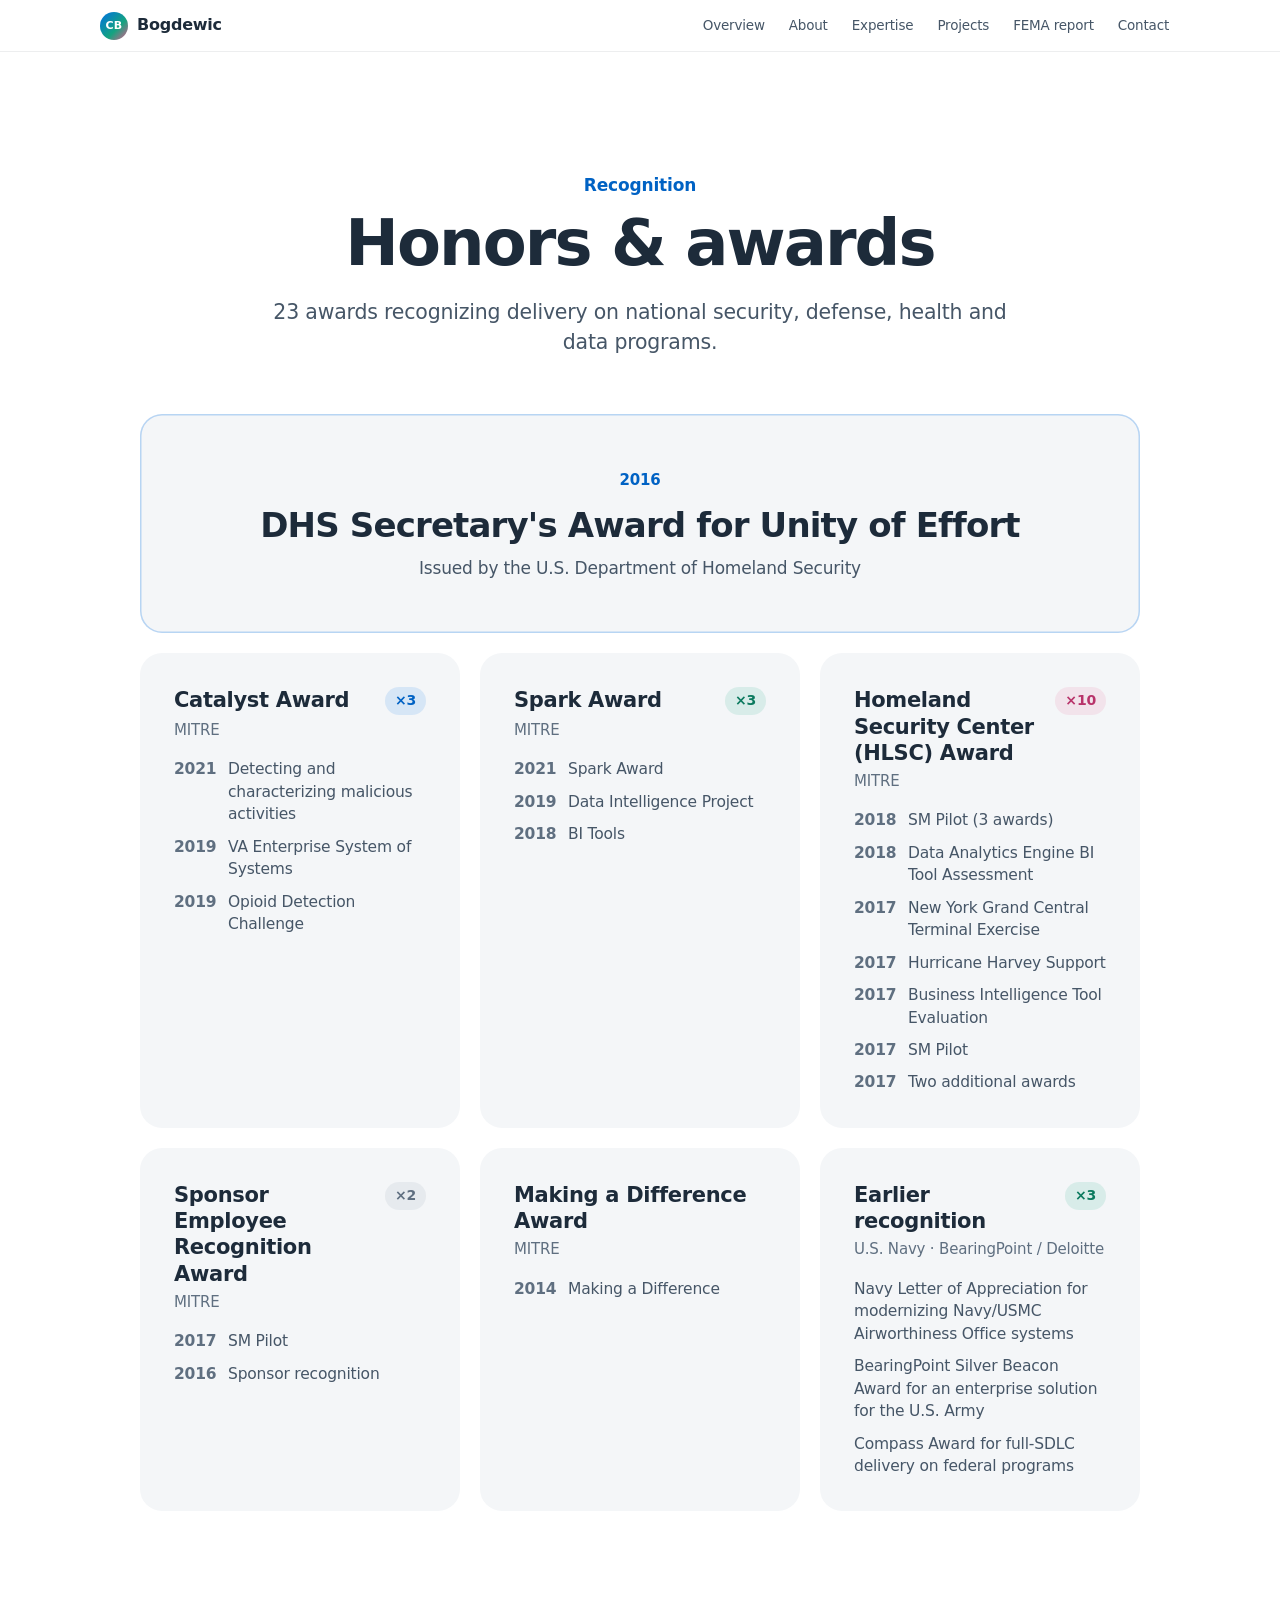
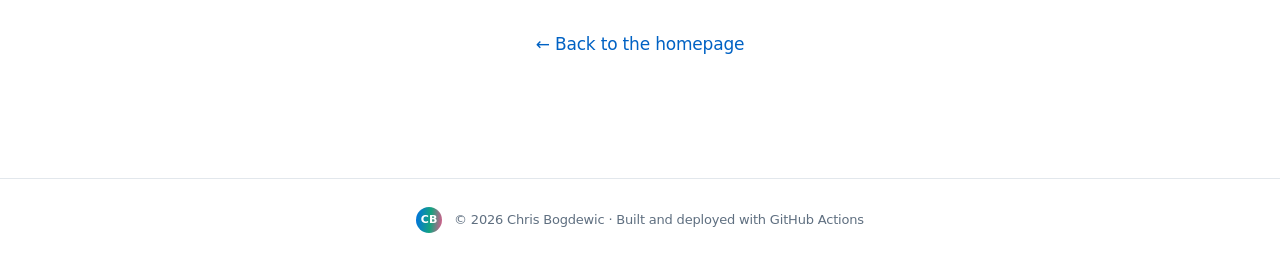
==== awards.html @ 383074d1 "Shorten homepage, trim nav, move FEMA styles out of the page - Awards: homepage keeps the DHS award " ====
<!DOCTYPE html>
<html lang="en">
  <head>
    <meta charset="utf-8">
    <meta name="viewport" content="width=device-width, initial-scale=1">
    <title>Honors &amp; awards | Chris Bogdewic</title>
    <meta name="description" content="Awards Chris Bogdewic has received for delivery on national security, defense, health and data programs.">
    <meta name="theme-color" content="#ffffff">
    <meta http-equiv="Content-Security-Policy" content="default-src 'self'; style-src 'self' https://fonts.googleapis.com; font-src https://fonts.gstatic.com; img-src 'self' data:; script-src 'self'; object-src 'none'; base-uri 'self'; form-action 'self'">
    <meta name="referrer" content="strict-origin-when-cross-origin">
    <link rel="preconnect" href="https://fonts.googleapis.com">
    <link rel="preconnect" href="https://fonts.gstatic.com" crossorigin>
    <link rel="stylesheet" href="https://fonts.googleapis.com/css2?family=Inter:wght@400;500;600;700&display=swap">
    <link rel="stylesheet" href="styles.css">
    <link rel="stylesheet" href="nav.css">
    <script src="nav.js" defer></script>
  </head>
  <body>
    <a class="skip" href="#main">Skip to content</a>

    <header class="site-nav">
      <a class="sn-brand" href="index.html" aria-label="Bogdewic home">
        <span class="sn-mark">CB</span>
        <span class="sn-name">Bogdewic</span>
      </a>
      <button class="sn-toggle" type="button" aria-expanded="false" aria-controls="site-menu" aria-label="Open menu"><span class="sn-bars"></span></button>
      <nav id="site-menu" aria-label="Main">
        <ul class="sn-links">
          <li><a href="index.html#overview">Overview</a></li>
          <li><a href="index.html#about">About</a></li>
          <li><a href="index.html#expertise">Expertise</a></li>
          <li><a href="index.html#projects">Projects</a></li>
          <li><a href="fema-disasters.html">FEMA report</a></li>
          <li><a href="index.html#contact">Contact</a></li>
        </ul>
      </nav>
    </header>

    <main id="main">
      <section class="section" id="awards">
        <div class="section-head">
          <p class="eyebrow">Recognition</p>
          <h1 class="page-title">Honors &amp; awards</h1>
          <p class="section-lede">23 awards recognizing delivery on national security, defense, health and data programs.</p>
        </div>
        <article class="card award-feature">
          <span class="award-year">2016</span>
          <h3>DHS Secretary's Award for Unity of Effort</h3>
          <p>Issued by the U.S. Department of Homeland Security</p>
        </article>
        <div class="award-grid">
          <article class="card award accent-blue">
            <div class="award-head"><h3>Catalyst Award</h3><span class="award-count">×3</span></div>
            <p class="award-issuer">MITRE</p>
            <ul class="award-list">
              <li><span>2021</span>Detecting and characterizing malicious activities</li>
              <li><span>2019</span>VA Enterprise System of Systems</li>
              <li><span>2019</span>Opioid Detection Challenge</li>
            </ul>
          </article>
          <article class="card award accent-green">
            <div class="award-head"><h3>Spark Award</h3><span class="award-count">×3</span></div>
            <p class="award-issuer">MITRE</p>
            <ul class="award-list">
              <li><span>2021</span>Spark Award</li>
              <li><span>2019</span>Data Intelligence Project</li>
              <li><span>2018</span>BI Tools</li>
            </ul>
          </article>
          <article class="card award accent-pink">
            <div class="award-head"><h3>Homeland Security Center (HLSC) Award</h3><span class="award-count">×10</span></div>
            <p class="award-issuer">MITRE</p>
            <ul class="award-list">
              <li><span>2018</span>SM Pilot (3 awards)</li>
              <li><span>2018</span>Data Analytics Engine BI Tool Assessment</li>
              <li><span>2017</span>New York Grand Central Terminal Exercise</li>
              <li><span>2017</span>Hurricane Harvey Support</li>
              <li><span>2017</span>Business Intelligence Tool Evaluation</li>
              <li><span>2017</span>SM Pilot</li>
              <li><span>2017</span>Two additional awards</li>
            </ul>
          </article>
          <article class="card award accent-slate">
            <div class="award-head"><h3>Sponsor Employee Recognition Award</h3><span class="award-count">×2</span></div>
            <p class="award-issuer">MITRE</p>
            <ul class="award-list">
              <li><span>2017</span>SM Pilot</li>
              <li><span>2016</span>Sponsor recognition</li>
            </ul>
          </article>
          <article class="card award accent-blue">
            <div class="award-head"><h3>Making a Difference Award</h3></div>
            <p class="award-issuer">MITRE</p>
            <ul class="award-list">
              <li><span>2014</span>Making a Difference</li>
            </ul>
          </article>
          <article class="card award accent-green">
            <div class="award-head"><h3>Earlier recognition</h3><span class="award-count">×3</span></div>
            <p class="award-issuer">U.S. Navy · BearingPoint / Deloitte</p>
            <ul class="award-list">
              <li>Navy Letter of Appreciation for modernizing Navy/USMC Airworthiness Office systems</li>
              <li>BearingPoint Silver Beacon Award for an enterprise solution for the U.S. Army</li>
              <li>Compass Award for full-SDLC delivery on federal programs</li>
            </ul>
          </article>
        </div>
      </section>
      <section class="section back-home">
        <p><a class="inline-link" href="index.html">← Back to the homepage</a></p>
      </section>
    </main>

    <footer class="footer">
      <span class="monogram small">CB</span>
      <p>© 2026 Chris Bogdewic · Built and deployed with GitHub Actions</p>
    </footer>
  </body>
</html>
---- styles.css ----
/* Bogdewic: clean, Apple/Tesla-inspired theme. Blues, greens, greys and pinks; no black. */
:root{
  --ink:#1d2b3a;--ink-2:#465667;--ink-3:#5f6f80;
  --bg:#ffffff;--bg-alt:#f4f6f8;--line:#e2e7ec;
  --blue:#0071e3;--blue-hover:#0062c4;--green:#14a37f;--pink:#e0598b;--grey:#8593a1;
  /* Text-safe accents: the fills above are too light for small text (WCAG AA 4.5:1) */
  --blue-text:#0062c4;--green-text:#0c7a5f;--pink-text:#b8336a;
  --grad:linear-gradient(95deg,#0071e3 0%,#14a37f 55%,#e0598b 100%);
  --font:-apple-system,BlinkMacSystemFont,"SF Pro Display","SF Pro Text",Inter,system-ui,"Segoe UI",sans-serif;
  --page:max(20px,calc((100% - 1080px)/2));
  --radius:22px;
}
*{box-sizing:border-box}
html{scroll-behavior:smooth;scroll-padding-top:56px;-webkit-text-size-adjust:100%}
body{margin:0;background:var(--bg);color:var(--ink);font:400 17px/1.55 var(--font);letter-spacing:-.011em;-webkit-font-smoothing:antialiased}
img{max-width:100%}
a{color:var(--blue-text)}
h1,h2,h3{margin:0;color:var(--ink);font-weight:700;letter-spacing:-.025em;line-height:1.1}
h3{font-size:21px;font-weight:600;letter-spacing:-.015em;line-height:1.25}
p{margin:0}
.skip{position:absolute;left:-999px;top:8px;background:var(--ink);color:#fff;padding:8px 14px;border-radius:10px;text-decoration:none}
.skip:focus{left:8px;z-index:100}
:focus-visible{outline:2px solid var(--blue);outline-offset:3px}

/* ---------- Sections: full-width bands that alternate white / light grey ---------- */
.section{padding:clamp(72px,10vw,120px) var(--page)}
main>section:nth-child(even){background:var(--bg-alt)}
.section-head{max-width:760px;margin:0 auto clamp(36px,5vw,56px);text-align:center}
.eyebrow{margin:0 0 10px;font-size:17px;font-weight:600;color:var(--blue-text);letter-spacing:-.01em}
.section-head h2{font-size:clamp(34px,4.8vw,56px)}
.section-lede{margin-top:18px;font-size:clamp(18px,1.6vw,21px);line-height:1.5;color:var(--ink-2)}

/* Cards: grey on white bands, white on grey bands. No borders, no heavy shadows. */
.card{background:var(--bg-alt);border-radius:var(--radius);padding:clamp(24px,3vw,34px)}
main>section:nth-child(even) .card{background:#fff}
.card p{color:var(--ink-2)}

/* ---------- Buttons ---------- */
.btn{display:inline-flex;align-items:center;justify-content:center;min-height:46px;padding:0 24px;border-radius:999px;font-size:17px;font-weight:500;text-decoration:none;transition:background-color .2s,color .2s}
.btn-primary{background:var(--blue);color:#fff}
.btn-primary:hover{background:var(--blue-hover)}
.btn-ghost{color:var(--blue);box-shadow:inset 0 0 0 1.5px var(--blue)}
.btn-ghost:hover{background:var(--blue);color:#fff}

/* ---------- Hero ---------- */
.hero{padding:clamp(56px,9vw,104px) var(--page) clamp(48px,6vw,72px);text-align:center;background:radial-gradient(1100px 520px at 50% -10%,rgba(0,113,227,.08),transparent 70%),radial-gradient(700px 420px at 85% 20%,rgba(224,89,139,.06),transparent 70%),radial-gradient(700px 420px at 12% 30%,rgba(20,163,127,.06),transparent 70%),#fff}
.hero-inner{max-width:900px;margin:0 auto;display:flex;flex-direction:column;align-items:center}
.hero-photo{margin:0 0 28px;width:clamp(128px,15vw,168px);height:clamp(128px,15vw,168px);flex:none;border-radius:50%;padding:4px;background:var(--grad)}
.hero-photo picture,.hero-photo img{display:block;width:100%;height:100%;border-radius:50%;object-fit:cover;object-position:50% 22%;border:4px solid #fff;background:var(--bg-alt)}
.hero-copy{display:flex;flex-direction:column;align-items:center}
.hero .eyebrow{font-size:clamp(17px,1.6vw,21px);margin-bottom:14px}
.hero h1{font-size:clamp(42px,7vw,80px);letter-spacing:-.035em;line-height:1.05;max-width:16ch}
.grad{background:var(--grad);-webkit-background-clip:text;background-clip:text;color:transparent}
.lede{margin-top:24px;max-width:640px;font-size:clamp(18px,1.8vw,22px);line-height:1.5;color:var(--ink-2)}
.cta-row{display:flex;flex-wrap:wrap;justify-content:center;gap:14px;margin-top:34px}
.stats{list-style:none;margin:clamp(48px,6vw,72px) 0 0;padding:0;width:100%;max-width:820px;display:grid;grid-template-columns:repeat(3,1fr)}
.stats li{display:flex;flex-direction:column;gap:4px;padding:8px 12px}
.stats li+li{border-left:1px solid var(--line)}
.stats strong{font-size:clamp(34px,4.6vw,52px);font-weight:700;letter-spacing:-.03em;line-height:1;color:var(--ink);font-variant-numeric:tabular-nums}
.stats span{font-size:15px;color:var(--ink-3)}

/* ---------- About ---------- */
.about-grid{display:grid;grid-template-columns:minmax(0,1.6fr) minmax(0,1fr);gap:clamp(24px,4vw,48px);align-items:start;max-width:1000px;margin:0 auto}
.about-text{display:grid;gap:20px;font-size:19px;line-height:1.6;color:var(--ink-2)}
.values h3{margin-bottom:18px}
.values ul{list-style:none;margin:0;padding:0;display:grid;gap:14px}
.values li{display:flex;align-items:center;gap:12px;font-weight:500;color:var(--ink)}
.dot,.step-dot{flex:none;width:10px;height:10px;border-radius:50%;background:var(--grey)}
.dot-blue{background:var(--blue)}.dot-green{background:var(--green)}.dot-pink{background:var(--pink)}.dot-slate,.dot-gray{background:var(--grey)}

/* ---------- Expertise ---------- */
.cards{display:grid;grid-template-columns:repeat(2,minmax(0,1fr));gap:20px;max-width:1000px;margin:0 auto}
.feature{display:grid;gap:12px}
.icon{--c:var(--blue);width:48px;height:48px;display:grid;place-items:center;border-radius:14px;background:color-mix(in srgb,var(--c) 12%,transparent);color:var(--c);margin-bottom:8px}
.icon svg{width:26px;height:26px;fill:none;stroke:currentColor;stroke-width:1.8;stroke-linecap:round;stroke-linejoin:round}
.accent-blue{--c:var(--blue)}.accent-green{--c:var(--green)}.accent-pink{--c:var(--pink)}.accent-slate{--c:var(--grey)}
.accent-blue .icon{--c:var(--blue)}.accent-green .icon{--c:var(--green)}.accent-pink .icon{--c:var(--pink)}.accent-slate .icon{--c:#5f6f80}

/* ---------- Journey ---------- */
.timeline{list-style:none;margin:0 auto;padding:0;max-width:760px}
.timeline li{display:grid;grid-template-columns:150px minmax(0,1fr);gap:24px;padding:26px 0;border-top:1px solid var(--line)}
.timeline li:last-child{border-bottom:1px solid var(--line)}
.when{font-size:15px;font-weight:600;color:var(--ink-3);padding-top:3px}
.timeline p{margin-top:4px;color:var(--ink-2)}

/* ---------- Certifications ---------- */
.chips{list-style:none;margin:0 auto;padding:0;max-width:820px;display:flex;flex-wrap:wrap;justify-content:center;gap:12px}
.chip{padding:12px 22px;border-radius:999px;font-size:16px;font-weight:600;background:var(--bg-alt);color:var(--ink)}
main>section:nth-child(even) .chip{background:#fff}
.chip:before{content:"";display:inline-block;width:8px;height:8px;border-radius:50%;margin-right:10px;vertical-align:1px;background:var(--grey)}
.chip-blue:before{background:var(--blue)}.chip-green:before{background:var(--green)}.chip-pink:before{background:var(--pink)}

/* ---------- Awards ---------- */
.award-feature{max-width:1000px;margin:0 auto 20px;text-align:center;padding:clamp(32px,5vw,52px);box-shadow:inset 0 0 0 1.5px color-mix(in srgb,var(--blue) 25%,transparent)}
.award-year{display:inline-block;margin-bottom:12px;font-size:15px;font-weight:600;color:var(--blue-text)}
.award-feature h3{font-size:clamp(24px,3vw,34px);letter-spacing:-.025em}
.award-feature p{margin-top:8px}
.award-grid{display:grid;grid-template-columns:repeat(auto-fill,minmax(300px,1fr));gap:20px;max-width:1000px;margin:0 auto}
.award-head{display:flex;justify-content:space-between;align-items:flex-start;gap:12px}
.award-count{flex:none;padding:3px 10px;border-radius:999px;font-size:14px;font-weight:600;background:color-mix(in srgb,var(--c,var(--blue)) 12%,transparent);color:var(--t,var(--blue-text))}
.accent-blue{--t:var(--blue-text)}.accent-green{--t:var(--green-text)}.accent-pink{--t:var(--pink-text)}
.accent-slate .award-count{color:#5f6f80}
.award-issuer{margin:4px 0 16px;font-size:15px;color:var(--ink-3)!important}
.award-list{list-style:none;margin:0;padding:0;display:grid;gap:10px}
.award-list li{display:flex;gap:14px;font-size:15.5px;line-height:1.45;color:var(--ink-2)}
.award-list span{flex:none;width:40px;font-weight:600;color:var(--ink-3);font-variant-numeric:tabular-nums}

/* ---------- Data pipeline ---------- */
.pipeline-card{max-width:1080px;margin:0 auto;padding:0;background:none!important}
.pipeline-grid{display:grid;grid-template-columns:repeat(3,minmax(0,1fr));gap:20px}
.pipeline-step{background:var(--bg-alt);border-radius:var(--radius);padding:28px}
main>section:nth-child(even) .pipeline-step{background:#fff}
.step-label{display:block;margin-bottom:14px;font:600 14px/1 ui-monospace,"SF Mono",Menlo,Consolas,monospace;color:var(--blue-text)}
.pipeline-step:nth-child(3n+2) .step-label{color:var(--green-text)}
.pipeline-step:nth-child(3n) .step-label{color:var(--pink-text)}
.pipeline-step h3{margin-bottom:10px}
.pipeline-step p{color:var(--ink-2);font-size:16px}
.pipeline-summary{margin-top:28px;text-align:center}
.pipeline-summary p{max-width:720px;margin:0 auto;color:var(--ink-2);font-size:18px}
.inline-link{display:inline-block;font-weight:500;text-decoration:none;white-space:nowrap}
.inline-link:hover{text-decoration:underline}

/* ---------- Projects ---------- */
.project-stack{display:grid;gap:20px;max-width:880px;margin:0 auto}
.project{display:grid;gap:10px;text-decoration:none;color:var(--ink);transition:transform .3s ease,box-shadow .3s ease}
.project:hover{transform:translateY(-3px);box-shadow:0 20px 40px rgba(29,43,58,.08)}
.project h3{font-size:clamp(24px,2.6vw,30px);letter-spacing:-.025em}
.project-tag{font-size:14px;font-weight:600;color:var(--green-text)}
.project:nth-child(2) .project-tag{color:var(--pink-text)}
.project-link{margin-top:6px;font-weight:500;color:var(--blue-text)}

/* ---------- Delivery flowchart ---------- */
.flow-wrap{padding:clamp(16px,3vw,32px);max-width:640px;margin:0 auto 48px}
.flow{display:block;width:100%;height:auto}
.fn rect{stroke-width:1.2}
.fn text{text-anchor:middle;dominant-baseline:central;font-family:var(--font)}
.fn-t{font-size:16px;font-weight:600}
.fn-s{font-size:13px}
.fn-person rect{fill:#fff;stroke:var(--line)}
.fn-build rect{fill:rgba(0,113,227,.08);stroke:rgba(0,113,227,.55)}
.fn-host rect{fill:rgba(20,163,127,.09);stroke:rgba(20,163,127,.6)}
.fn-fail rect{fill:rgba(224,89,139,.09);stroke:rgba(224,89,139,.6)}
.fn-check rect{fill:rgba(133,147,161,.12);stroke:rgba(133,147,161,.7)}
.fn .fn-t{fill:var(--ink)}
.fn .fn-s{fill:var(--ink-3)}
.fa{stroke:var(--grey);stroke-width:1.4;marker-end:url(#arrowhead)}
.flow-steps{list-style:none;margin:0 auto;padding:0;max-width:1000px;display:grid;gap:22px 36px;grid-template-columns:repeat(auto-fit,minmax(280px,1fr))}
.flow-steps li{display:flex;gap:14px;align-items:flex-start}
.flow-steps .step-dot{margin-top:8px}
.flow-steps h3{font-size:17px;margin:0 0 4px}
.flow-steps p{color:var(--ink-2);font-size:15.5px}

/* ---------- Contact ---------- */
.contact{text-align:center}
.contact-card{max-width:760px;margin:0 auto}
.contact-card h2{font-size:clamp(34px,4.8vw,56px)}
.contact-card>p{margin:18px auto 0;max-width:600px;font-size:clamp(18px,1.6vw,21px);color:var(--ink-2)}
.contact-list{list-style:none;margin:36px 0 0;padding:0;display:flex;flex-wrap:wrap;justify-content:center;gap:12px}
.contact-list a{display:inline-flex;align-items:center;min-height:46px;padding:0 22px;border-radius:999px;background:#fff;color:var(--ink);font-weight:500;text-decoration:none;box-shadow:inset 0 0 0 1px var(--line);transition:box-shadow .2s,color .2s}
.contact-list a:hover{color:var(--blue);box-shadow:inset 0 0 0 1.5px var(--blue)}

/* ---------- Sub-pages and short-form sections ---------- */
.page-title{font-size:clamp(38px,5.6vw,64px);letter-spacing:-.03em}
.section-more{margin-top:24px;text-align:center}
.award-chips{margin-top:24px}
main>section.back-home{padding-top:0;background:var(--bg);text-align:center}

/* ---------- Footer ---------- */
.footer{display:flex;align-items:center;justify-content:center;gap:12px;padding:28px var(--page);border-top:1px solid var(--line);font-size:13px;color:var(--ink-3)}
.monogram{display:inline-grid;place-items:center;width:26px;height:26px;border-radius:50%;background:var(--grad);color:#fff;font-size:11px;font-weight:700;letter-spacing:.02em}

/* ---------- Responsive ---------- */
@media(max-width:860px){
  .about-grid{grid-template-columns:1fr}
  .pipeline-grid{grid-template-columns:repeat(2,minmax(0,1fr))}
}
@media(max-width:640px){
  body{font-size:16px}
  .cards,.pipeline-grid{grid-template-columns:1fr}
  .about-text{font-size:17px}
  .stats strong{font-size:32px}
  .stats span{font-size:13px}
  .stats li{padding:6px 8px}
  .timeline li{grid-template-columns:1fr;gap:4px;padding:20px 0}
  .award-grid{grid-template-columns:1fr}
  .btn{flex:1 1 auto}
}
@media(prefers-reduced-motion:reduce){html{scroll-behavior:auto}.project{transition:none}.project:hover{transform:none}}
---- nav.css ----
/* Shared site navigation, used on every page. Slim, translucent, Apple-style. */
.site-nav{position:sticky;top:0;z-index:50;display:flex;align-items:center;gap:16px;height:52px;padding:0 max(16px,calc((100% - 1080px)/2));background:rgba(255,255,255,.82);backdrop-filter:saturate(180%) blur(20px);-webkit-backdrop-filter:saturate(180%) blur(20px);border-bottom:1px solid rgba(29,43,58,.08);font-family:-apple-system,BlinkMacSystemFont,"SF Pro Text",Inter,system-ui,"Segoe UI",sans-serif}
.site-nav .sn-brand{display:flex;align-items:center;gap:9px;flex:none;text-decoration:none;color:#1d2b3a}
.site-nav .sn-mark{display:inline-grid;place-items:center;width:28px;height:28px;border-radius:50%;background:linear-gradient(135deg,#0071e3,#14a37f 60%,#e0598b);color:#fff;font-size:11px;font-weight:700;letter-spacing:.02em}
.site-nav .sn-name{font-weight:600;font-size:16px;letter-spacing:-.015em}
.site-nav nav{flex:1;min-width:0}
.site-nav .sn-links{display:flex;flex-wrap:wrap;justify-content:flex-end;gap:2px;list-style:none;margin:0;padding:0}
.site-nav .sn-links a{display:block;padding:6px 11px;border-radius:999px;white-space:nowrap;text-decoration:none;font-weight:400;font-size:13.5px;line-height:1.4;color:#465667;transition:color .2s}
.site-nav .sn-links a:hover{color:#0071e3}
.site-nav .sn-links a[aria-current="page"]{color:#0071e3;font-weight:500}

/* Menu button: only shown on small screens, and only once nav.js has loaded. */
.site-nav .sn-toggle{display:none;margin-left:auto;width:40px;height:40px;place-items:center;padding:0;border:0;border-radius:10px;background:transparent;color:#1d2b3a;cursor:pointer}
.site-nav .sn-toggle:focus-visible{outline:2px solid #0071e3;outline-offset:2px}
.site-nav .sn-bars,.site-nav .sn-bars:before,.site-nav .sn-bars:after{display:block;width:18px;height:1.5px;border-radius:2px;background:currentColor;transition:transform .25s,background-color .25s}
.site-nav .sn-bars{position:relative}
.site-nav .sn-bars:before,.site-nav .sn-bars:after{content:"";position:absolute;left:0}
.site-nav .sn-bars:before{top:-6px}
.site-nav .sn-bars:after{top:6px}
.site-nav.sn-open .sn-bars{background:transparent}
.site-nav.sn-open .sn-bars:before{transform:translateY(6px) rotate(45deg)}
.site-nav.sn-open .sn-bars:after{transform:translateY(-6px) rotate(-45deg)}

@media(max-width:860px){
  .site-nav{gap:10px;padding:0 16px}
  .site-nav .sn-links a{font-size:13px;padding:5px 8px}
  /* With nav.js: links collapse behind the menu button and drop down as a list. */
  .site-nav.sn-js .sn-toggle{display:grid}
  .site-nav.sn-js nav{display:none;position:absolute;top:100%;left:0;right:0;padding:12px 20px 24px;background:rgba(255,255,255,.97);backdrop-filter:blur(20px);-webkit-backdrop-filter:blur(20px);border-bottom:1px solid rgba(29,43,58,.08);box-shadow:0 24px 40px rgba(29,43,58,.08)}
  .site-nav.sn-js.sn-open nav{display:block}
  .site-nav.sn-js .sn-links{flex-direction:column;flex-wrap:nowrap;gap:0}
  .site-nav.sn-js .sn-links li+li{border-top:1px solid rgba(29,43,58,.06)}
  .site-nav.sn-js .sn-links a{font-size:20px;font-weight:600;letter-spacing:-.02em;color:#1d2b3a;padding:14px 4px;border-radius:0}
  .site-nav.sn-js .sn-links a[aria-current="page"]{color:#0071e3}
}
@media(prefers-reduced-motion:reduce){.site-nav .sn-bars,.site-nav .sn-bars:before,.site-nav .sn-bars:after{transition:none}}
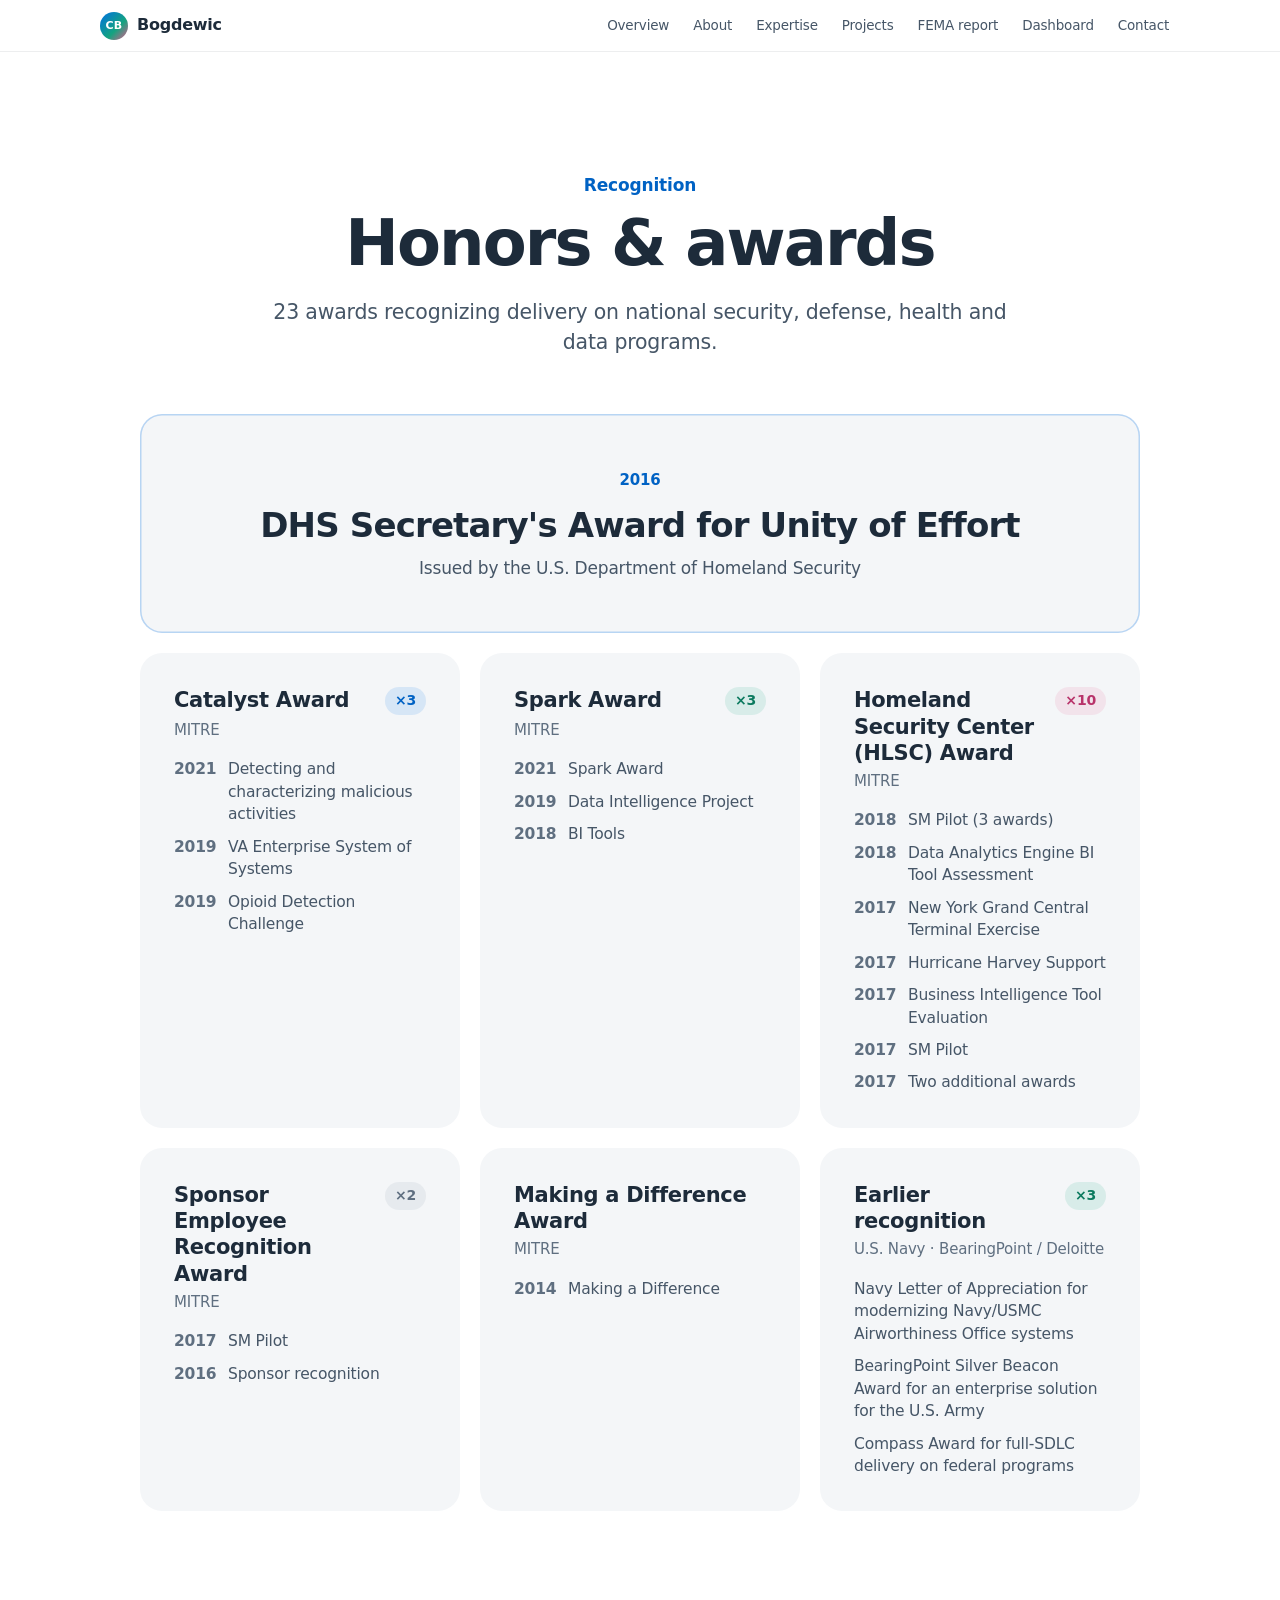
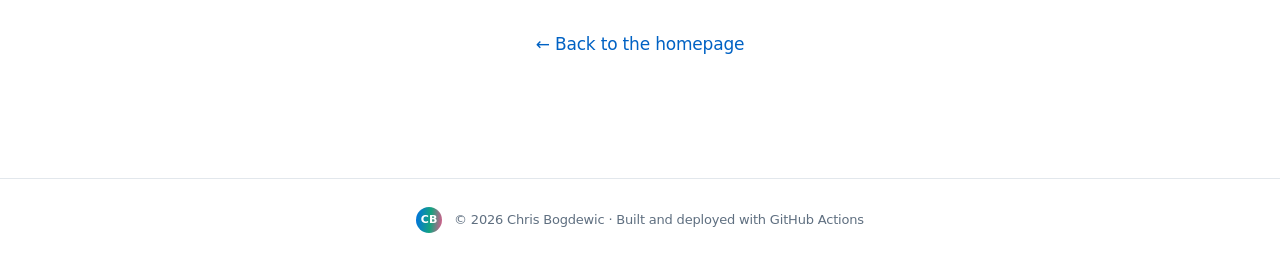
==== commit f8dbebb8: "Add Dashboard link to the shared site nav Co-Authored-By: Claude Opus 5.5 <noreply@anthropic.com> Cl" ====
--- a/awards.html
+++ b/awards.html
@@ -31,6 +31,7 @@
           <li><a href="index.html#expertise">Expertise</a></li>
           <li><a href="index.html#projects">Projects</a></li>
           <li><a href="fema-disasters.html">FEMA report</a></li>
+          <li><a href="https://dashboard.bogdewic.com">Dashboard</a></li>
           <li><a href="index.html#contact">Contact</a></li>
         </ul>
       </nav>
